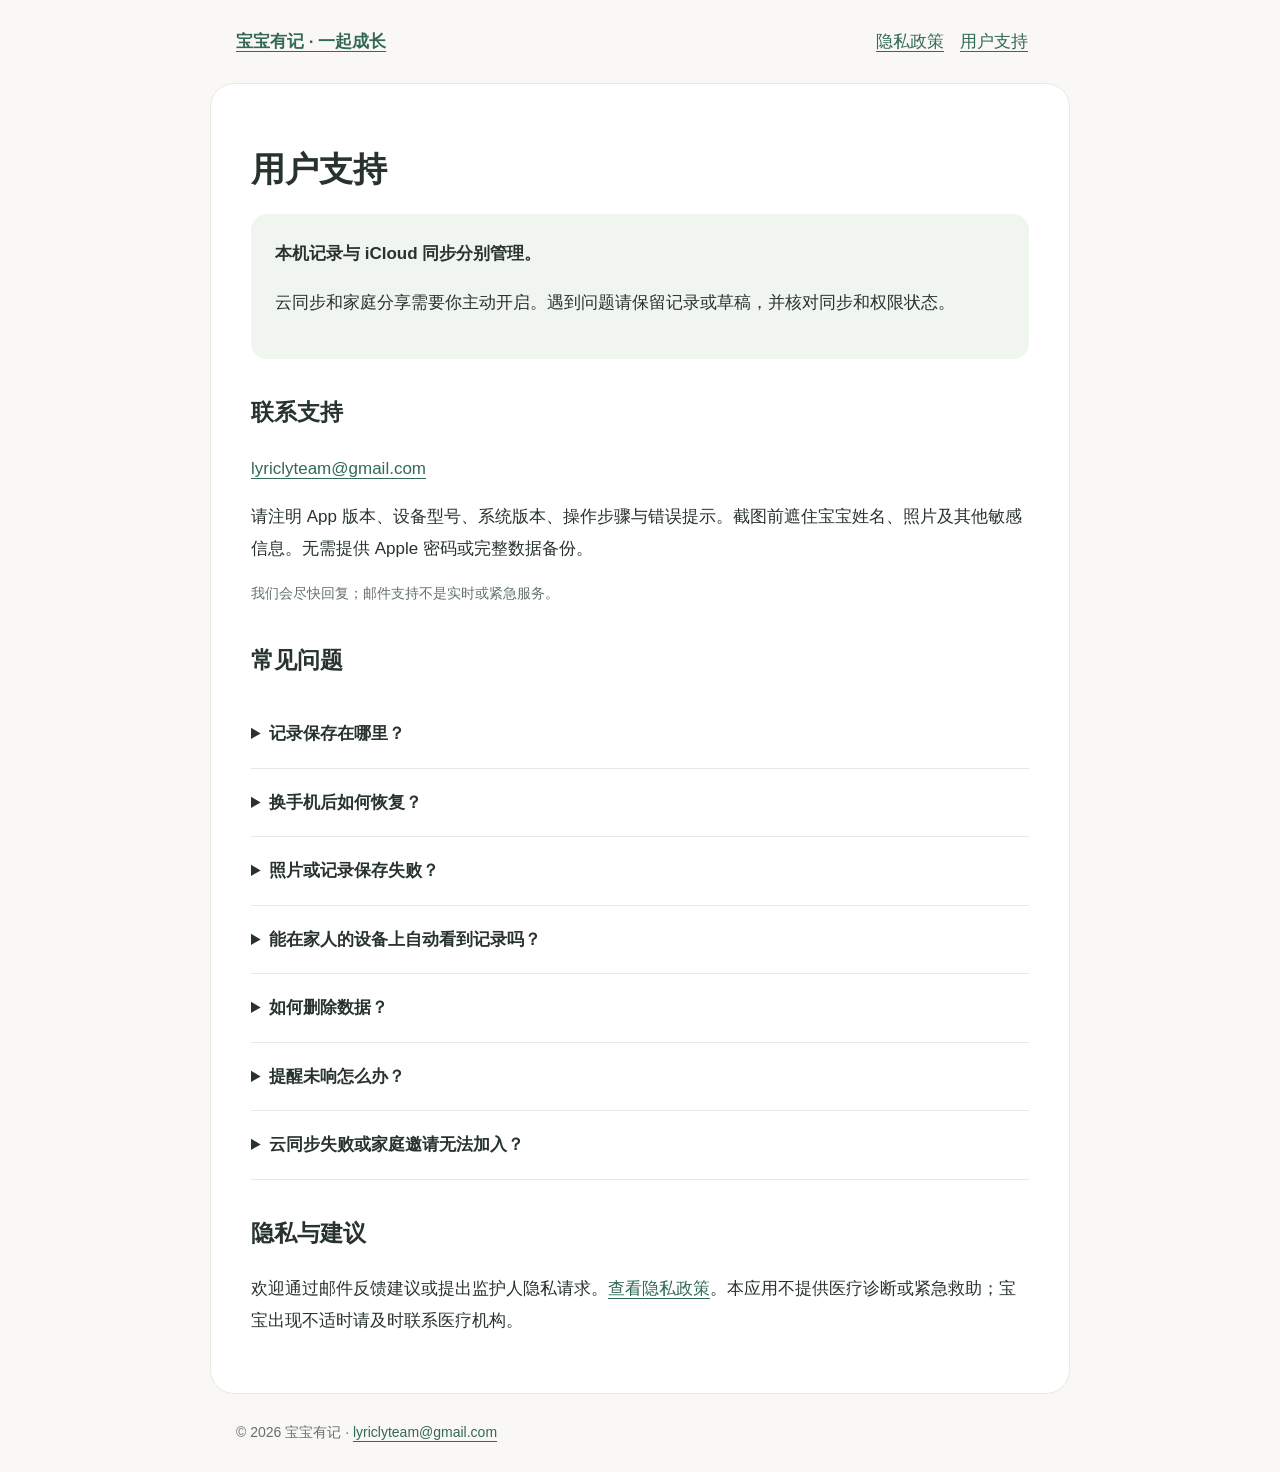
==== support.html @ e14fd303 "Publish privacy policy and support pages for cloud-enabled release" ====
<!doctype html><html lang="zh-CN"><head><meta charset="utf-8"><meta name="viewport" content="width=device-width,initial-scale=1"><meta name="description" content="宝宝有记·一起成长的隐私与用户支持信息"><title>用户支持 · 宝宝有记</title><link rel="stylesheet" href="style.css"></head><body><header><a href="index.html"><strong>宝宝有记 · 一起成长</strong></a><nav aria-label="网站导航"><a href="privacy.html">隐私政策</a><a href="support.html">用户支持</a></nav></header><main><h1>用户支持</h1><div class="card"><strong>本机记录与 iCloud 同步分别管理。</strong><p>云同步和家庭分享需要你主动开启。遇到问题请保留记录或草稿，并核对同步和权限状态。</p></div><h2>联系支持</h2><p><a href="mailto:lyriclyteam@gmail.com?subject=宝宝有记使用问题">lyriclyteam@gmail.com</a></p><p>请注明 App 版本、设备型号、系统版本、操作步骤与错误提示。截图前遮住宝宝姓名、照片及其他敏感信息。无需提供 Apple 密码或完整数据备份。</p><p class="meta">我们会尽快回复；邮件支持不是实时或紧急服务。</p><h2>常见问题</h2><details><summary>记录保存在哪里？</summary><p>默认使用本机空间。主动选择 iCloud 账号空间后，该空间的新记录会进入 Apple CloudKit 同步队列；原本机记录、照片与草稿不会自动迁入。可在“我的 → 数据保存”及 iCloud 同步页面查看当前空间和状态。</p></details><details><summary>换手机后如何恢复？</summary><p>本机空间可在旧设备主动保存备份，再按新设备恢复说明导入，留意空库、文件大小与覆盖限制。已启用 iCloud 的账号空间，应使用同一 Apple 账户并核对同步结果；仅登录 iCloud 不会自动迁入旧设备的本机记录。同步会传播删除，不等于历史备份。没有已完成的同步或可用备份时，重新安装不能保证找回记录。</p></details><details><summary>照片或记录保存失败？</summary><p>查看错误提示、设备可用空间及照片限额，确认图片可在系统照片 App 打开。保留内容或草稿，不要为排查问题反复卸载应用。</p></details><details><summary>能在家人的设备上自动看到记录吗？</summary><p>需要你主动创建家庭分享或接受邀请，并确认分享范围与权限。照护共享与相册分享分别管理；私人日记不会因加入照护家庭自动公开。发送邀请不代表已加入，排队也不代表同步完成。请核对页面状态；也可选择导出并自行分享文件。</p></details><details><summary>如何删除数据？</summary><p>普通删除可能进入最近删除，永久清除需另行确认。本机数据清除不删除系统相册原图、设备备份或导出副本，需分别管理。永久删除不可撤销。开启云同步时需核对删除已同步；本机清理、停止同步不等于删除云端记录或快照。移除成员需等待 Apple 确认，已另存的副本无法远程撤回。</p></details><details><summary>提醒未响怎么办？</summary><p>检查系统通知权限、专注模式、提醒开关和设备时间；返回应用核对记录。提醒和统计不替代照护或医疗判断。</p></details><details><summary>云同步失败或家庭邀请无法加入？</summary><p>确认 iCloud 登录、网络、可用云空间及邀请所用账户；查看同步页面的错误并按提示重试。保留本机数据，不要为排查而删除记录或反复卸载。无法解决时提供脱敏错误提示、版本及操作步骤，勿发送邀请链接或完整备份。</p></details><h2>隐私与建议</h2><p>欢迎通过邮件反馈建议或提出监护人隐私请求。<a href="privacy.html">查看隐私政策</a>。本应用不提供医疗诊断或紧急救助；宝宝出现不适时请及时联系医疗机构。</p></main><footer>© 2026 宝宝有记 · <a href="mailto:lyriclyteam@gmail.com">lyriclyteam@gmail.com</a></footer></body></html>
---- style.css ----
*{box-sizing:border-box}body{margin:0;background:#faf8f4;color:#27332c;font:17px/1.85 -apple-system,BlinkMacSystemFont,sans-serif}header,main,footer{max-width:860px;margin:auto;padding:26px}header{display:flex;justify-content:space-between;gap:20px;flex-wrap:wrap}a{color:#326a54;text-underline-offset:4px}nav a{margin-right:16px}main{background:white;border:1px solid #e7e9e2;border-radius:24px;padding:40px}h1{font-size:34px;line-height:1.3}h2{font-size:23px;margin-top:32px}footer,.meta{font-size:14px;color:#64716b}.card{background:#f0f5ef;border-radius:16px;padding:24px}details{border-bottom:1px solid #e7e9e2;padding:18px 0}summary{font-weight:600;cursor:pointer}a:focus-visible,summary:focus-visible{outline:3px solid #326a54;outline-offset:4px}@media(max-width:600px){main{margin:0 12px;padding:24px 20px}h1{font-size:28px}}
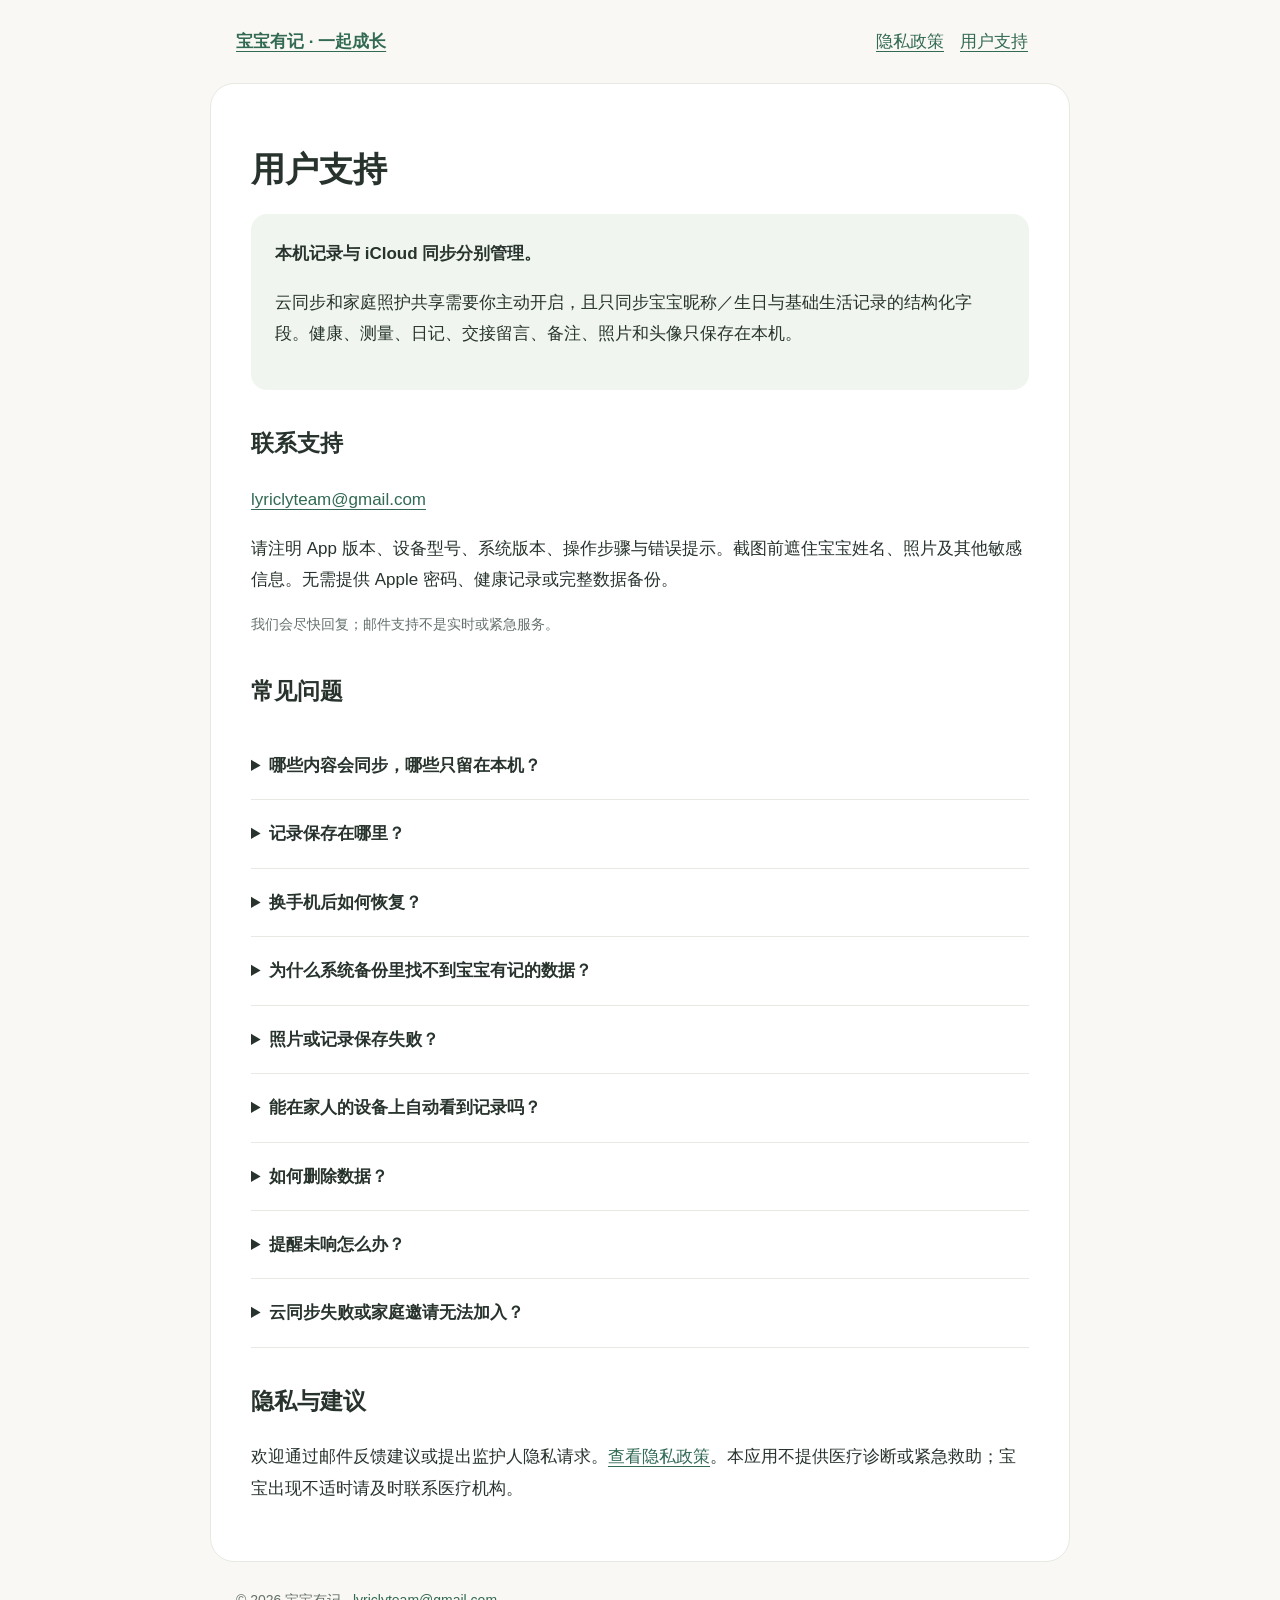
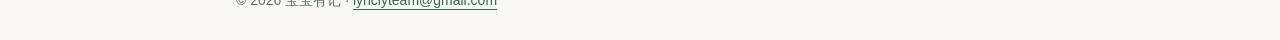
==== commit a314ffff: "更新服务隐私" ====
--- a/support.html
+++ b/support.html
@@ -1 +1 @@
-<!doctype html><html lang="zh-CN"><head><meta charset="utf-8"><meta name="viewport" content="width=device-width,initial-scale=1"><meta name="description" content="宝宝有记·一起成长的隐私与用户支持信息"><title>用户支持 · 宝宝有记</title><link rel="stylesheet" href="style.css"></head><body><header><a href="index.html"><strong>宝宝有记 · 一起成长</strong></a><nav aria-label="网站导航"><a href="privacy.html">隐私政策</a><a href="support.html">用户支持</a></nav></header><main><h1>用户支持</h1><div class="card"><strong>本机记录与 iCloud 同步分别管理。</strong><p>云同步和家庭分享需要你主动开启。遇到问题请保留记录或草稿，并核对同步和权限状态。</p></div><h2>联系支持</h2><p><a href="mailto:lyriclyteam@gmail.com?subject=宝宝有记使用问题">lyriclyteam@gmail.com</a></p><p>请注明 App 版本、设备型号、系统版本、操作步骤与错误提示。截图前遮住宝宝姓名、照片及其他敏感信息。无需提供 Apple 密码或完整数据备份。</p><p class="meta">我们会尽快回复；邮件支持不是实时或紧急服务。</p><h2>常见问题</h2><details><summary>记录保存在哪里？</summary><p>默认使用本机空间。主动选择 iCloud 账号空间后，该空间的新记录会进入 Apple CloudKit 同步队列；原本机记录、照片与草稿不会自动迁入。可在“我的 → 数据保存”及 iCloud 同步页面查看当前空间和状态。</p></details><details><summary>换手机后如何恢复？</summary><p>本机空间可在旧设备主动保存备份，再按新设备恢复说明导入，留意空库、文件大小与覆盖限制。已启用 iCloud 的账号空间，应使用同一 Apple 账户并核对同步结果；仅登录 iCloud 不会自动迁入旧设备的本机记录。同步会传播删除，不等于历史备份。没有已完成的同步或可用备份时，重新安装不能保证找回记录。</p></details><details><summary>照片或记录保存失败？</summary><p>查看错误提示、设备可用空间及照片限额，确认图片可在系统照片 App 打开。保留内容或草稿，不要为排查问题反复卸载应用。</p></details><details><summary>能在家人的设备上自动看到记录吗？</summary><p>需要你主动创建家庭分享或接受邀请，并确认分享范围与权限。照护共享与相册分享分别管理；私人日记不会因加入照护家庭自动公开。发送邀请不代表已加入，排队也不代表同步完成。请核对页面状态；也可选择导出并自行分享文件。</p></details><details><summary>如何删除数据？</summary><p>普通删除可能进入最近删除，永久清除需另行确认。本机数据清除不删除系统相册原图、设备备份或导出副本，需分别管理。永久删除不可撤销。开启云同步时需核对删除已同步；本机清理、停止同步不等于删除云端记录或快照。移除成员需等待 Apple 确认，已另存的副本无法远程撤回。</p></details><details><summary>提醒未响怎么办？</summary><p>检查系统通知权限、专注模式、提醒开关和设备时间；返回应用核对记录。提醒和统计不替代照护或医疗判断。</p></details><details><summary>云同步失败或家庭邀请无法加入？</summary><p>确认 iCloud 登录、网络、可用云空间及邀请所用账户；查看同步页面的错误并按提示重试。保留本机数据，不要为排查而删除记录或反复卸载。无法解决时提供脱敏错误提示、版本及操作步骤，勿发送邀请链接或完整备份。</p></details><h2>隐私与建议</h2><p>欢迎通过邮件反馈建议或提出监护人隐私请求。<a href="privacy.html">查看隐私政策</a>。本应用不提供医疗诊断或紧急救助；宝宝出现不适时请及时联系医疗机构。</p></main><footer>© 2026 宝宝有记 · <a href="mailto:lyriclyteam@gmail.com">lyriclyteam@gmail.com</a></footer></body></html>+<!doctype html><html lang="zh-CN"><head><meta charset="utf-8"><meta name="viewport" content="width=device-width,initial-scale=1"><meta name="description" content="宝宝有记·一起成长的隐私与用户支持信息"><title>用户支持 · 宝宝有记</title><link rel="stylesheet" href="style.css"></head><body><header><a href="index.html"><strong>宝宝有记 · 一起成长</strong></a><nav aria-label="网站导航"><a href="privacy.html">隐私政策</a><a href="support.html">用户支持</a></nav></header><main><h1>用户支持</h1><div class="card"><strong>本机记录与 iCloud 同步分别管理。</strong><p>云同步和家庭照护共享需要你主动开启，且只同步宝宝昵称／生日与基础生活记录的结构化字段。健康、测量、日记、交接留言、备注、照片和头像只保存在本机。</p></div><h2>联系支持</h2><p><a href="mailto:lyriclyteam@gmail.com?subject=宝宝有记使用问题">lyriclyteam@gmail.com</a></p><p>请注明 App 版本、设备型号、系统版本、操作步骤与错误提示。截图前遮住宝宝姓名、照片及其他敏感信息。无需提供 Apple 密码、健康记录或完整数据备份。</p><p class="meta">我们会尽快回复；邮件支持不是实时或紧急服务。</p><h2>常见问题</h2><details><summary>哪些内容会同步，哪些只留在本机？</summary><p>主动选择 iCloud 账号空间后，只会同步宝宝昵称、生日、选填性别，喂养、睡眠、尿布、吸奶、辅食、洗澡、干爽检查等基础生活记录的结构化时间、数量、时长与固定睡眠状态，以及只含这些内容的限定内容快照。体温、不适、用药、营养品、疫苗、就医等健康事实，成长测量，日记正文、交接留言、照护备注，照片、缩略图、头像、照片额度记录和草稿都只保存在本机。首版不开放私人云照片和家庭云相册。</p></details><details><summary>记录保存在哪里？</summary><p>默认使用本机空间。主动选择 iCloud 账号空间并按提示重新打开应用后，允许范围内的新内容才会进入 Apple CloudKit 同步队列；原本机记录、照片与草稿不会自动迁入。可在“我的 → 数据保存”及 iCloud 同步页面查看当前空间、范围和状态。</p></details><details><summary>换手机后如何恢复？</summary><p>应用数据已排除在系统 iCloud 备份之外，卸载、换机或设备损坏后不能依赖系统备份找回。本机空间请在旧设备使用“我的 → 备份与恢复”主动保存完整备份文件，再按新设备恢复说明导入，留意空库、文件大小与覆盖限制。已启用 iCloud 的账号空间，应使用同一 Apple 账户并核对同步结果；同步只覆盖允许上云的结构化字段，不含健康、测量、日记、交接、照片或头像。没有已完成的同步或可用备份时，重新安装不能保证找回记录。</p></details><details><summary>为什么系统备份里找不到宝宝有记的数据？</summary><p>为避免宝宝档案、健康记录、日记、照片和草稿进入系统 iCloud 备份，应用已主动将相关数据位置排除在系统备份之外。这是首版的数据保存策略，不是故障。请使用“备份与恢复”自行保存文件并妥善保管；保存到 iCloud Drive 等位置的副本由相应系统服务管理，不等于应用开启自动同步。</p></details><details><summary>照片或记录保存失败？</summary><p>查看错误提示、设备可用空间及照片限额，确认图片可在系统照片 App 打开。照片、缩略图和头像只保存在本机，不会上传到 iCloud。保留内容或草稿，不要为排查问题反复卸载应用。</p></details><details><summary>能在家人的设备上自动看到记录吗？</summary><p>需要你主动创建家庭照护共享或接受邀请，并确认分享范围与权限。照护共享只包含允许上云的结构化生活记录和宝宝昵称／生日；健康、测量、日记、交接留言、备注、照片和头像不会共享。首版不提供家庭云相册。发送邀请不代表已加入，排队也不代表同步完成，请核对页面状态；也可选择导出并自行分享文件。</p></details><details><summary>如何删除数据？</summary><p>普通删除可能进入最近删除，永久清除需另行确认。本机数据清除不删除系统相册原图、设备备份或导出副本，需分别管理。永久删除不可撤销。健康、测量、日记、交接、备注、照片和头像只在本机删除，不会上传到 iCloud；基础生活记录开启同步时需核对删除已同步。本机清理、停止同步不等于删除云端记录或快照。删除云数据需在 iCloud 同步页面逐项确认；移除成员需等待 Apple 确认，已另存的副本无法远程撤回。</p></details><details><summary>提醒未响怎么办？</summary><p>检查系统通知权限、专注模式、提醒开关和设备时间；返回应用核对记录。提醒和统计不替代照护或医疗判断。</p></details><details><summary>云同步失败或家庭邀请无法加入？</summary><p>确认 iCloud 登录、网络、可用云空间及邀请所用账户；查看同步页面的错误并按提示重试。保留本机数据，不要为排查而删除记录或反复卸载。无法解决时提供脱敏错误提示、版本及操作步骤，勿发送邀请链接或完整备份。</p></details><h2>隐私与建议</h2><p>欢迎通过邮件反馈建议或提出监护人隐私请求。<a href="privacy.html">查看隐私政策</a>。本应用不提供医疗诊断或紧急救助；宝宝出现不适时请及时联系医疗机构。</p></main><footer>© 2026 宝宝有记 · <a href="mailto:lyriclyteam@gmail.com">lyriclyteam@gmail.com</a></footer></body></html>
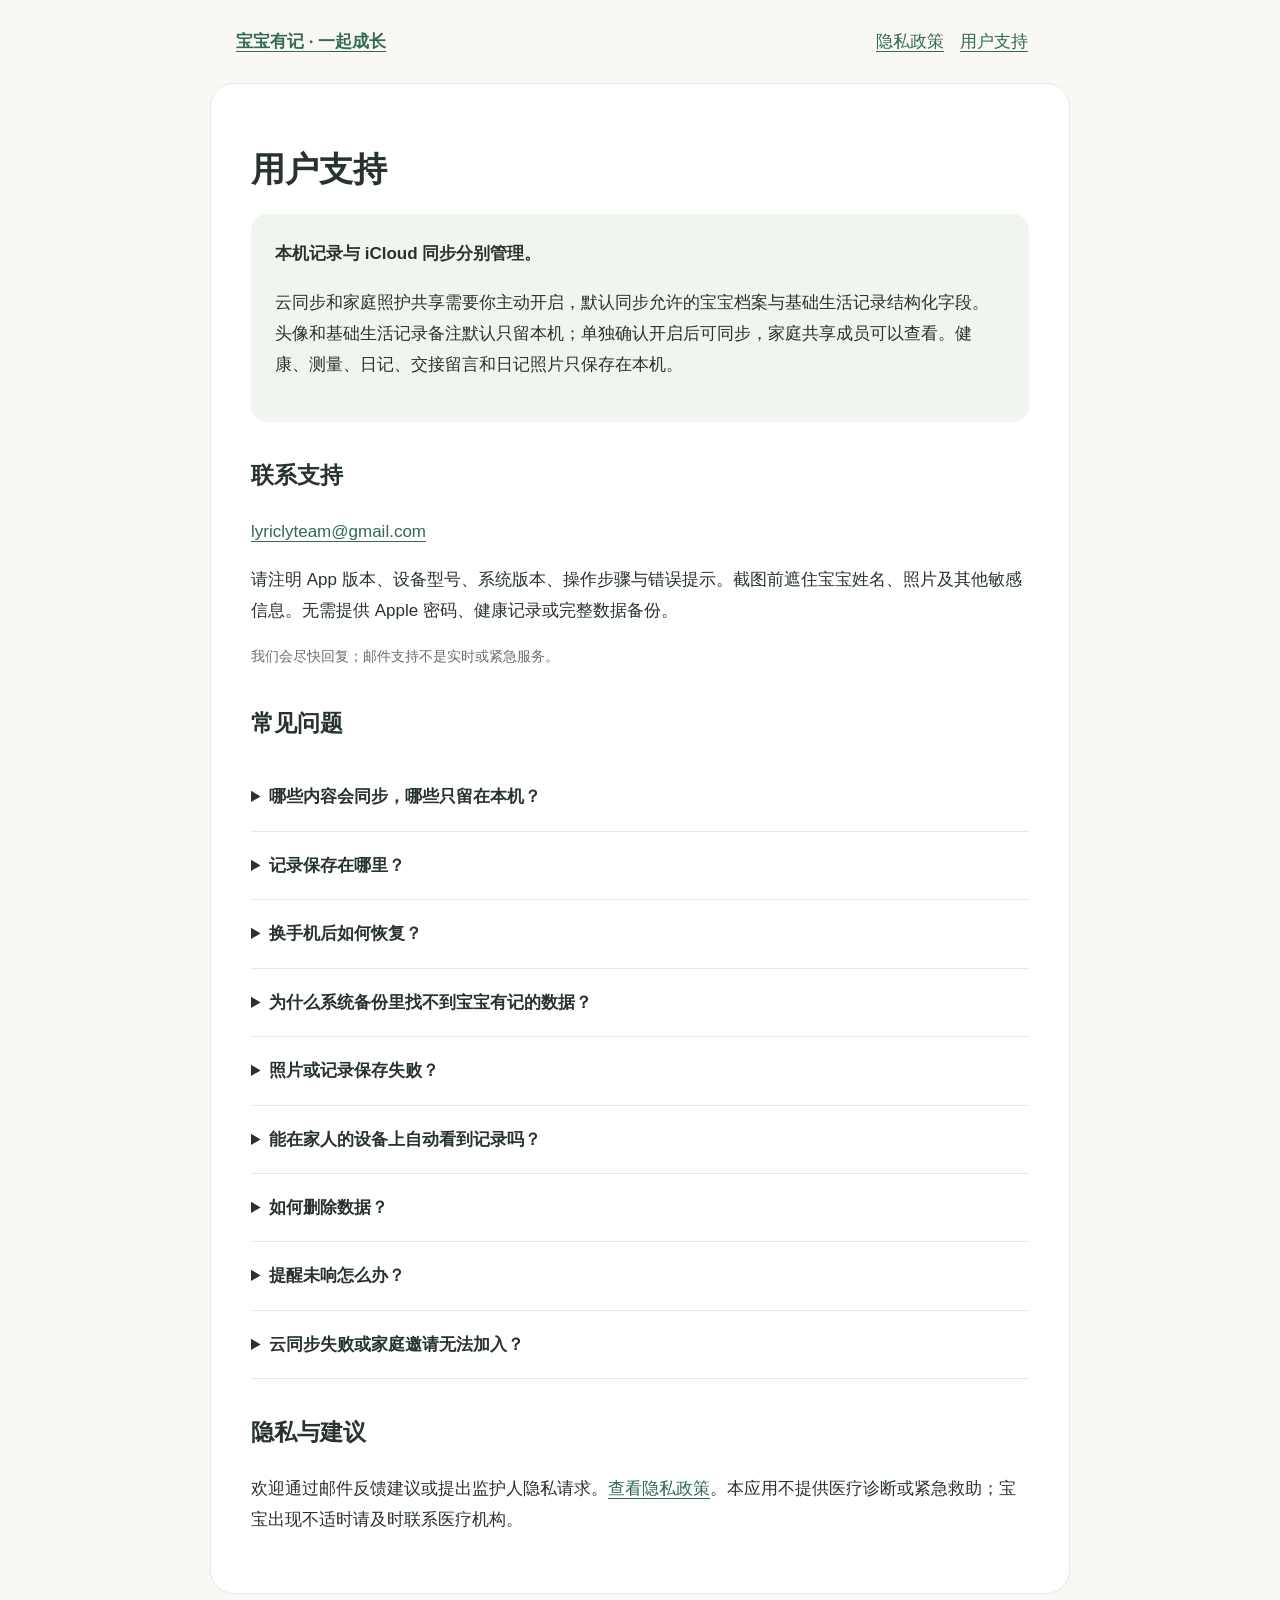
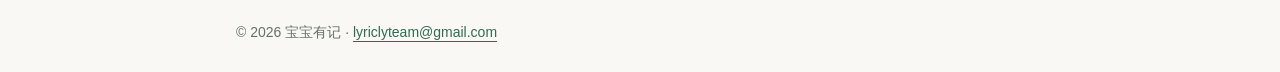
==== commit 80ec6b60: "更新支持内容" ====
--- a/support.html
+++ b/support.html
@@ -1 +1 @@
-<!doctype html><html lang="zh-CN"><head><meta charset="utf-8"><meta name="viewport" content="width=device-width,initial-scale=1"><meta name="description" content="宝宝有记·一起成长的隐私与用户支持信息"><title>用户支持 · 宝宝有记</title><link rel="stylesheet" href="style.css"></head><body><header><a href="index.html"><strong>宝宝有记 · 一起成长</strong></a><nav aria-label="网站导航"><a href="privacy.html">隐私政策</a><a href="support.html">用户支持</a></nav></header><main><h1>用户支持</h1><div class="card"><strong>本机记录与 iCloud 同步分别管理。</strong><p>云同步和家庭照护共享需要你主动开启，且只同步宝宝昵称／生日与基础生活记录的结构化字段。健康、测量、日记、交接留言、备注、照片和头像只保存在本机。</p></div><h2>联系支持</h2><p><a href="mailto:lyriclyteam@gmail.com?subject=宝宝有记使用问题">lyriclyteam@gmail.com</a></p><p>请注明 App 版本、设备型号、系统版本、操作步骤与错误提示。截图前遮住宝宝姓名、照片及其他敏感信息。无需提供 Apple 密码、健康记录或完整数据备份。</p><p class="meta">我们会尽快回复；邮件支持不是实时或紧急服务。</p><h2>常见问题</h2><details><summary>哪些内容会同步，哪些只留在本机？</summary><p>主动选择 iCloud 账号空间后，只会同步宝宝昵称、生日、选填性别，喂养、睡眠、尿布、吸奶、辅食、洗澡、干爽检查等基础生活记录的结构化时间、数量、时长与固定睡眠状态，以及只含这些内容的限定内容快照。体温、不适、用药、营养品、疫苗、就医等健康事实，成长测量，日记正文、交接留言、照护备注，照片、缩略图、头像、照片额度记录和草稿都只保存在本机。首版不开放私人云照片和家庭云相册。</p></details><details><summary>记录保存在哪里？</summary><p>默认使用本机空间。主动选择 iCloud 账号空间并按提示重新打开应用后，允许范围内的新内容才会进入 Apple CloudKit 同步队列；原本机记录、照片与草稿不会自动迁入。可在“我的 → 数据保存”及 iCloud 同步页面查看当前空间、范围和状态。</p></details><details><summary>换手机后如何恢复？</summary><p>应用数据已排除在系统 iCloud 备份之外，卸载、换机或设备损坏后不能依赖系统备份找回。本机空间请在旧设备使用“我的 → 备份与恢复”主动保存完整备份文件，再按新设备恢复说明导入，留意空库、文件大小与覆盖限制。已启用 iCloud 的账号空间，应使用同一 Apple 账户并核对同步结果；同步只覆盖允许上云的结构化字段，不含健康、测量、日记、交接、照片或头像。没有已完成的同步或可用备份时，重新安装不能保证找回记录。</p></details><details><summary>为什么系统备份里找不到宝宝有记的数据？</summary><p>为避免宝宝档案、健康记录、日记、照片和草稿进入系统 iCloud 备份，应用已主动将相关数据位置排除在系统备份之外。这是首版的数据保存策略，不是故障。请使用“备份与恢复”自行保存文件并妥善保管；保存到 iCloud Drive 等位置的副本由相应系统服务管理，不等于应用开启自动同步。</p></details><details><summary>照片或记录保存失败？</summary><p>查看错误提示、设备可用空间及照片限额，确认图片可在系统照片 App 打开。照片、缩略图和头像只保存在本机，不会上传到 iCloud。保留内容或草稿，不要为排查问题反复卸载应用。</p></details><details><summary>能在家人的设备上自动看到记录吗？</summary><p>需要你主动创建家庭照护共享或接受邀请，并确认分享范围与权限。照护共享只包含允许上云的结构化生活记录和宝宝昵称／生日；健康、测量、日记、交接留言、备注、照片和头像不会共享。首版不提供家庭云相册。发送邀请不代表已加入，排队也不代表同步完成，请核对页面状态；也可选择导出并自行分享文件。</p></details><details><summary>如何删除数据？</summary><p>普通删除可能进入最近删除，永久清除需另行确认。本机数据清除不删除系统相册原图、设备备份或导出副本，需分别管理。永久删除不可撤销。健康、测量、日记、交接、备注、照片和头像只在本机删除，不会上传到 iCloud；基础生活记录开启同步时需核对删除已同步。本机清理、停止同步不等于删除云端记录或快照。删除云数据需在 iCloud 同步页面逐项确认；移除成员需等待 Apple 确认，已另存的副本无法远程撤回。</p></details><details><summary>提醒未响怎么办？</summary><p>检查系统通知权限、专注模式、提醒开关和设备时间；返回应用核对记录。提醒和统计不替代照护或医疗判断。</p></details><details><summary>云同步失败或家庭邀请无法加入？</summary><p>确认 iCloud 登录、网络、可用云空间及邀请所用账户；查看同步页面的错误并按提示重试。保留本机数据，不要为排查而删除记录或反复卸载。无法解决时提供脱敏错误提示、版本及操作步骤，勿发送邀请链接或完整备份。</p></details><h2>隐私与建议</h2><p>欢迎通过邮件反馈建议或提出监护人隐私请求。<a href="privacy.html">查看隐私政策</a>。本应用不提供医疗诊断或紧急救助；宝宝出现不适时请及时联系医疗机构。</p></main><footer>© 2026 宝宝有记 · <a href="mailto:lyriclyteam@gmail.com">lyriclyteam@gmail.com</a></footer></body></html>
+<!doctype html><html lang="zh-CN"><head><meta charset="utf-8"><meta name="viewport" content="width=device-width,initial-scale=1"><meta name="description" content="宝宝有记·一起成长的隐私与用户支持信息"><title>用户支持 · 宝宝有记</title><link rel="stylesheet" href="style.css"></head><body><header><a href="index.html"><strong>宝宝有记 · 一起成长</strong></a><nav aria-label="网站导航"><a href="privacy.html">隐私政策</a><a href="support.html">用户支持</a></nav></header><main><h1>用户支持</h1><div class="card"><strong>本机记录与 iCloud 同步分别管理。</strong><p>云同步和家庭照护共享需要你主动开启，默认同步允许的宝宝档案与基础生活记录结构化字段。头像和基础生活记录备注默认只留本机；单独确认开启后可同步，家庭共享成员可以查看。健康、测量、日记、交接留言和日记照片只保存在本机。</p></div><h2>联系支持</h2><p><a href="mailto:lyriclyteam@gmail.com?subject=宝宝有记使用问题">lyriclyteam@gmail.com</a></p><p>请注明 App 版本、设备型号、系统版本、操作步骤与错误提示。截图前遮住宝宝姓名、照片及其他敏感信息。无需提供 Apple 密码、健康记录或完整数据备份。</p><p class="meta">我们会尽快回复；邮件支持不是实时或紧急服务。</p><h2>常见问题</h2><details><summary>哪些内容会同步，哪些只留在本机？</summary><p>主动选择 iCloud 账号空间后，只会同步宝宝昵称、生日、选填性别，喂养、睡眠、尿布、吸奶、辅食、洗澡、干爽检查等基础生活记录的结构化时间、数量、时长与固定睡眠状态，以及只含这些内容的限定内容快照。头像和基础生活记录备注默认只留本机，需在「iCloud 同步 → 头像与记录备注同步」单独确认后才会同步；备注可能包含健康信息，应用不做关键词过滤，家庭成员可查看。健康事实及其备注、成长测量、日记正文、交接留言、日记照片、缩略图、照片额度记录和草稿只保存在本机。首版不开放私人云照片和家庭云相册。</p></details><details><summary>记录保存在哪里？</summary><p>默认使用本机空间。主动选择 iCloud 账号空间并按提示重新打开应用后，允许范围内的新内容才会进入 Apple CloudKit 同步队列；原本机记录、照片与草稿不会自动迁入。可在“我的 → 数据保存”及 iCloud 同步页面查看当前空间、范围和状态。</p></details><details><summary>换手机后如何恢复？</summary><p>应用数据已排除在系统 iCloud 备份之外，卸载、换机或设备损坏后不能依赖系统备份找回。本机空间请在旧设备使用“我的 → 备份与恢复”主动保存完整备份文件，再按新设备恢复说明导入，留意空库、文件大小与覆盖限制。已启用 iCloud 的账号空间，应使用同一 Apple 账户并核对同步结果；同步覆盖允许上云的结构化字段，以及单独开启后的宝宝头像和基础生活记录备注；不含健康、测量、日记、交接或日记照片。限定内容快照不包含头像或备注。没有已完成的同步或可用备份时，重新安装不能保证找回记录。</p></details><details><summary>为什么系统备份里找不到宝宝有记的数据？</summary><p>为避免宝宝档案、健康记录、日记、照片和草稿进入系统 iCloud 备份，应用已主动将相关数据位置排除在系统备份之外。这是首版的数据保存策略，不是故障。请使用“备份与恢复”自行保存文件并妥善保管；保存到 iCloud Drive 等位置的副本由相应系统服务管理，不等于应用开启自动同步。</p></details><details><summary>照片或记录保存失败？</summary><p>查看错误提示、设备可用空间及照片限额，确认图片可在系统照片 App 打开。日记照片和缩略图只保存在本机；宝宝头像仅在单独开启头像与备注同步后才会上传。保留内容或草稿，不要为排查问题反复卸载应用。</p></details><details><summary>能在家人的设备上自动看到记录吗？</summary><p>需要你主动创建家庭照护共享或接受邀请，并确认分享范围与权限。照护共享包含允许上云的结构化生活记录和宝宝档案；单独开启同步后，共享成员也可查看头像和基础生活记录备注。健康、测量、日记、交接留言及日记照片不会共享。首版不提供家庭云相册。发送邀请不代表已加入，排队也不代表同步完成，请核对页面状态；也可选择导出并自行分享文件。</p></details><details><summary>如何删除数据？</summary><p>普通删除可能进入最近删除，永久清除需另行确认。本机数据清除不删除系统相册原图、设备备份或导出副本，需分别管理。永久删除不可撤销。健康、测量、日记、交接和日记照片只在本机删除，不会上传到 iCloud；单独开启同步后，头像和基础生活记录备注的修改或删除也可能同步。基础生活记录开启同步时需核对删除已同步。本机清理、停止同步不等于删除云端记录或快照。删除云数据需在 iCloud 同步页面逐项确认；移除成员需等待 Apple 确认，已另存的副本无法远程撤回。</p></details><details><summary>提醒未响怎么办？</summary><p>检查系统通知权限、专注模式、提醒开关和设备时间；返回应用核对记录。提醒和统计不替代照护或医疗判断。</p></details><details><summary>云同步失败或家庭邀请无法加入？</summary><p>确认 iCloud 登录、网络、可用云空间及邀请所用账户；查看同步页面的错误并按提示重试。保留本机数据，不要为排查而删除记录或反复卸载。无法解决时提供脱敏错误提示、版本及操作步骤，勿发送邀请链接或完整备份。</p></details><h2>隐私与建议</h2><p>欢迎通过邮件反馈建议或提出监护人隐私请求。<a href="privacy.html">查看隐私政策</a>。本应用不提供医疗诊断或紧急救助；宝宝出现不适时请及时联系医疗机构。</p></main><footer>© 2026 宝宝有记 · <a href="mailto:lyriclyteam@gmail.com">lyriclyteam@gmail.com</a></footer></body></html>
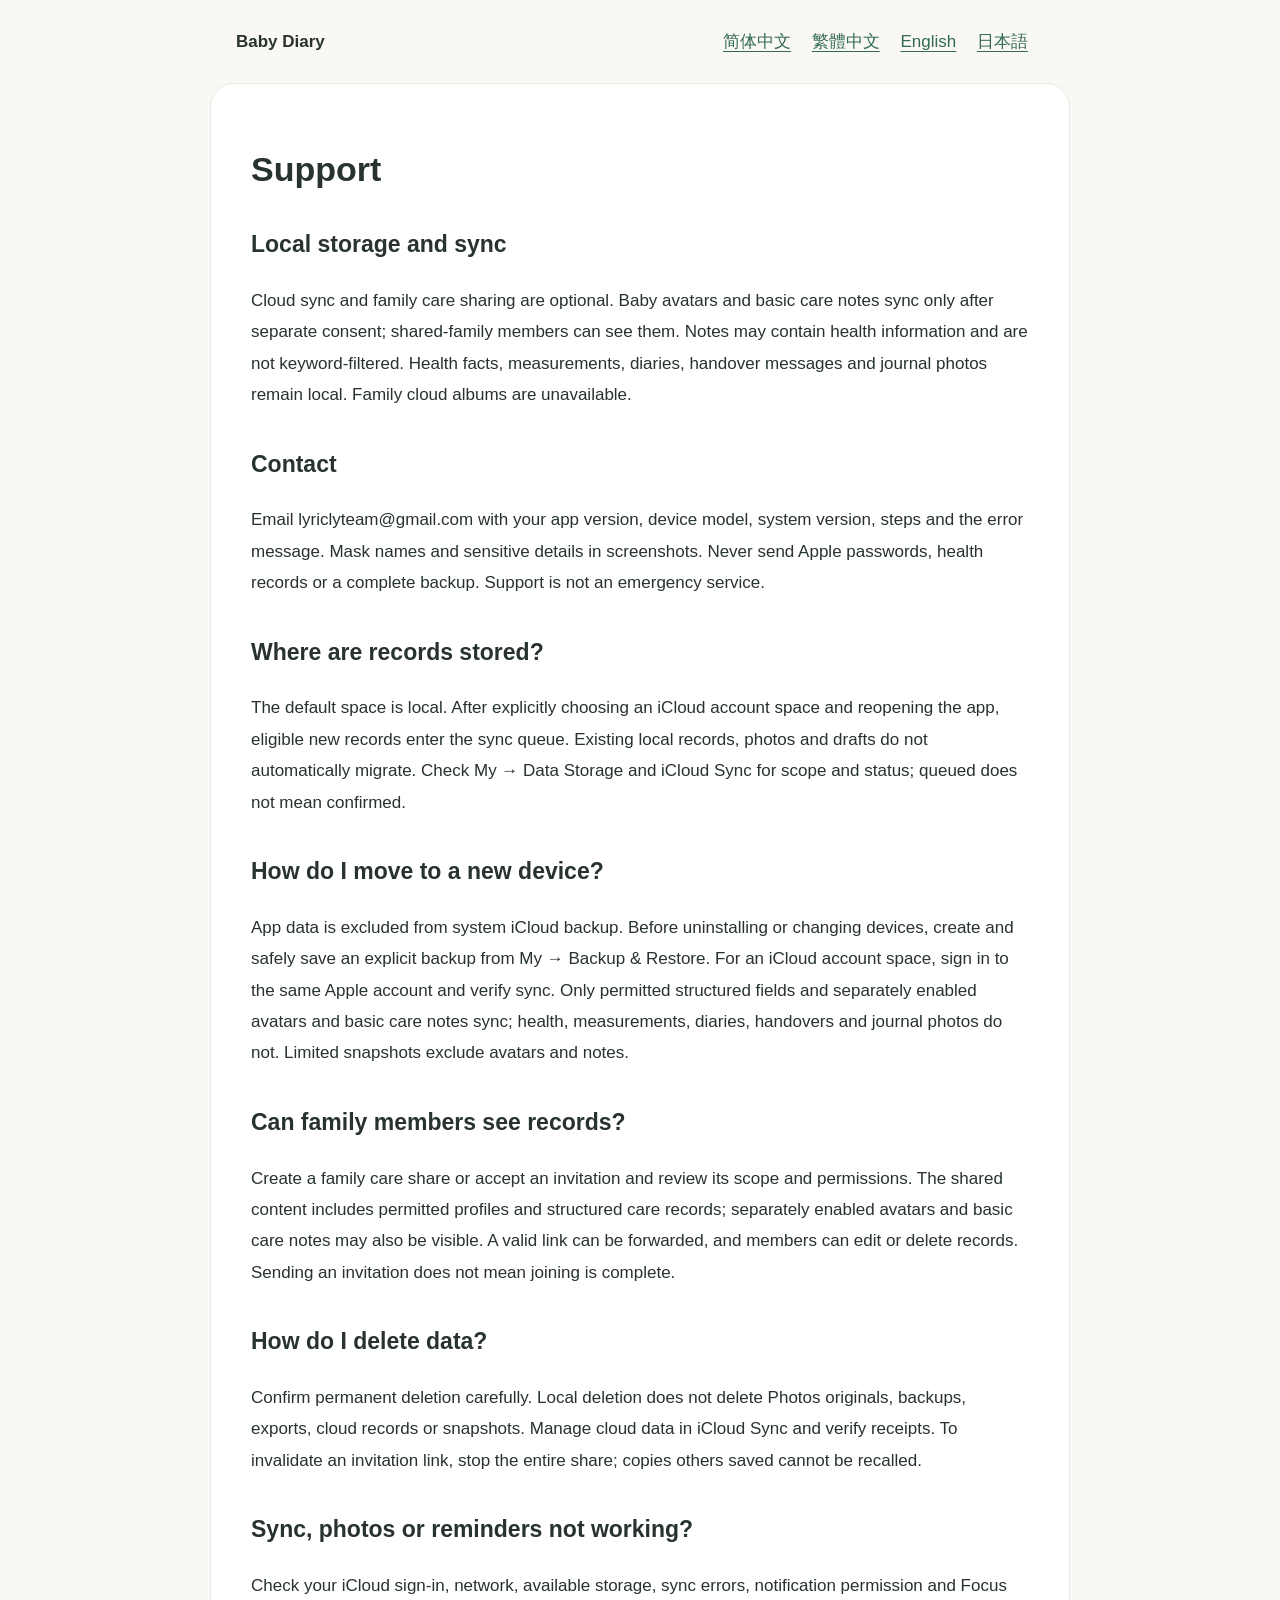
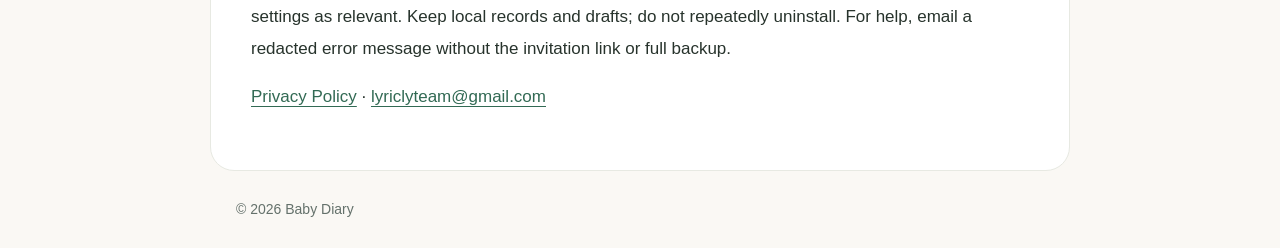
==== commit ef99d4a4: "补充多语言适配" ====
--- a/support.html
+++ b/support.html
@@ -1 +1 @@
-<!doctype html><html lang="zh-CN"><head><meta charset="utf-8"><meta name="viewport" content="width=device-width,initial-scale=1"><meta name="description" content="宝宝有记·一起成长的隐私与用户支持信息"><title>用户支持 · 宝宝有记</title><link rel="stylesheet" href="style.css"></head><body><header><a href="index.html"><strong>宝宝有记 · 一起成长</strong></a><nav aria-label="网站导航"><a href="privacy.html">隐私政策</a><a href="support.html">用户支持</a></nav></header><main><h1>用户支持</h1><div class="card"><strong>本机记录与 iCloud 同步分别管理。</strong><p>云同步和家庭照护共享需要你主动开启，默认同步允许的宝宝档案与基础生活记录结构化字段。头像和基础生活记录备注默认只留本机；单独确认开启后可同步，家庭共享成员可以查看。健康、测量、日记、交接留言和日记照片只保存在本机。</p></div><h2>联系支持</h2><p><a href="mailto:lyriclyteam@gmail.com?subject=宝宝有记使用问题">lyriclyteam@gmail.com</a></p><p>请注明 App 版本、设备型号、系统版本、操作步骤与错误提示。截图前遮住宝宝姓名、照片及其他敏感信息。无需提供 Apple 密码、健康记录或完整数据备份。</p><p class="meta">我们会尽快回复；邮件支持不是实时或紧急服务。</p><h2>常见问题</h2><details><summary>哪些内容会同步，哪些只留在本机？</summary><p>主动选择 iCloud 账号空间后，只会同步宝宝昵称、生日、选填性别，喂养、睡眠、尿布、吸奶、辅食、洗澡、干爽检查等基础生活记录的结构化时间、数量、时长与固定睡眠状态，以及只含这些内容的限定内容快照。头像和基础生活记录备注默认只留本机，需在「iCloud 同步 → 头像与记录备注同步」单独确认后才会同步；备注可能包含健康信息，应用不做关键词过滤，家庭成员可查看。健康事实及其备注、成长测量、日记正文、交接留言、日记照片、缩略图、照片额度记录和草稿只保存在本机。首版不开放私人云照片和家庭云相册。</p></details><details><summary>记录保存在哪里？</summary><p>默认使用本机空间。主动选择 iCloud 账号空间并按提示重新打开应用后，允许范围内的新内容才会进入 Apple CloudKit 同步队列；原本机记录、照片与草稿不会自动迁入。可在“我的 → 数据保存”及 iCloud 同步页面查看当前空间、范围和状态。</p></details><details><summary>换手机后如何恢复？</summary><p>应用数据已排除在系统 iCloud 备份之外，卸载、换机或设备损坏后不能依赖系统备份找回。本机空间请在旧设备使用“我的 → 备份与恢复”主动保存完整备份文件，再按新设备恢复说明导入，留意空库、文件大小与覆盖限制。已启用 iCloud 的账号空间，应使用同一 Apple 账户并核对同步结果；同步覆盖允许上云的结构化字段，以及单独开启后的宝宝头像和基础生活记录备注；不含健康、测量、日记、交接或日记照片。限定内容快照不包含头像或备注。没有已完成的同步或可用备份时，重新安装不能保证找回记录。</p></details><details><summary>为什么系统备份里找不到宝宝有记的数据？</summary><p>为避免宝宝档案、健康记录、日记、照片和草稿进入系统 iCloud 备份，应用已主动将相关数据位置排除在系统备份之外。这是首版的数据保存策略，不是故障。请使用“备份与恢复”自行保存文件并妥善保管；保存到 iCloud Drive 等位置的副本由相应系统服务管理，不等于应用开启自动同步。</p></details><details><summary>照片或记录保存失败？</summary><p>查看错误提示、设备可用空间及照片限额，确认图片可在系统照片 App 打开。日记照片和缩略图只保存在本机；宝宝头像仅在单独开启头像与备注同步后才会上传。保留内容或草稿，不要为排查问题反复卸载应用。</p></details><details><summary>能在家人的设备上自动看到记录吗？</summary><p>需要你主动创建家庭照护共享或接受邀请，并确认分享范围与权限。照护共享包含允许上云的结构化生活记录和宝宝档案；单独开启同步后，共享成员也可查看头像和基础生活记录备注。健康、测量、日记、交接留言及日记照片不会共享。首版不提供家庭云相册。发送邀请不代表已加入，排队也不代表同步完成，请核对页面状态；也可选择导出并自行分享文件。</p></details><details><summary>如何删除数据？</summary><p>普通删除可能进入最近删除，永久清除需另行确认。本机数据清除不删除系统相册原图、设备备份或导出副本，需分别管理。永久删除不可撤销。健康、测量、日记、交接和日记照片只在本机删除，不会上传到 iCloud；单独开启同步后，头像和基础生活记录备注的修改或删除也可能同步。基础生活记录开启同步时需核对删除已同步。本机清理、停止同步不等于删除云端记录或快照。删除云数据需在 iCloud 同步页面逐项确认；移除成员需等待 Apple 确认，已另存的副本无法远程撤回。</p></details><details><summary>提醒未响怎么办？</summary><p>检查系统通知权限、专注模式、提醒开关和设备时间；返回应用核对记录。提醒和统计不替代照护或医疗判断。</p></details><details><summary>云同步失败或家庭邀请无法加入？</summary><p>确认 iCloud 登录、网络、可用云空间及邀请所用账户；查看同步页面的错误并按提示重试。保留本机数据，不要为排查而删除记录或反复卸载。无法解决时提供脱敏错误提示、版本及操作步骤，勿发送邀请链接或完整备份。</p></details><h2>隐私与建议</h2><p>欢迎通过邮件反馈建议或提出监护人隐私请求。<a href="privacy.html">查看隐私政策</a>。本应用不提供医疗诊断或紧急救助；宝宝出现不适时请及时联系医疗机构。</p></main><footer>© 2026 宝宝有记 · <a href="mailto:lyriclyteam@gmail.com">lyriclyteam@gmail.com</a></footer></body></html>
+<!doctype html><html lang="zh-CN"><head><meta charset="utf-8"><meta name="viewport" content="width=device-width,initial-scale=1"><meta name="description" content="宝宝有记·一起成长的隐私与用户支持信息"><title>用户支持 · 宝宝有记</title><link rel="stylesheet" href="style.css"><script src="language.js"></script></head><body><header><a href="index.html"><strong>宝宝有记 · 一起成长</strong></a><nav aria-label="网站导航"><a href="privacy.html">隐私政策</a><a href="support.html">用户支持</a></nav><nav aria-label="选择语言"><a href="support.html?lang=zh-Hans">简体中文</a><a href="zh-Hant/support.html">繁體中文</a><a href="en/support.html">English</a><a href="ja/support.html">日本語</a></nav></header><main><h1>用户支持</h1><div class="card"><strong>本机记录与 iCloud 同步分别管理。</strong><p>云同步和家庭照护共享需要你主动开启，默认同步允许的宝宝档案与基础生活记录结构化字段。头像和基础生活记录备注默认只留本机；单独确认开启后可同步，家庭共享成员可以查看。健康、测量、日记、交接留言和日记照片只保存在本机。</p></div><h2>联系支持</h2><p><a href="mailto:lyriclyteam@gmail.com?subject=宝宝有记使用问题">lyriclyteam@gmail.com</a></p><p>请注明 App 版本、设备型号、系统版本、操作步骤与错误提示。截图前遮住宝宝姓名、照片及其他敏感信息。无需提供 Apple 密码、健康记录或完整数据备份。</p><p class="meta">我们会尽快回复；邮件支持不是实时或紧急服务。</p><h2>常见问题</h2><details><summary>哪些内容会同步，哪些只留在本机？</summary><p>主动选择 iCloud 账号空间后，只会同步宝宝昵称、生日、选填性别，喂养、睡眠、尿布、吸奶、辅食、洗澡、干爽检查等基础生活记录的结构化时间、数量、时长与固定睡眠状态，以及只含这些内容的限定内容快照。头像和基础生活记录备注默认只留本机，需在「iCloud 同步 → 头像与记录备注同步」单独确认后才会同步；备注可能包含健康信息，应用不做关键词过滤，家庭成员可查看。健康事实及其备注、成长测量、日记正文、交接留言、日记照片、缩略图、照片额度记录和草稿只保存在本机。首版不开放私人云照片和家庭云相册。</p></details><details><summary>记录保存在哪里？</summary><p>默认使用本机空间。主动选择 iCloud 账号空间并按提示重新打开应用后，允许范围内的新内容才会进入 Apple CloudKit 同步队列；原本机记录、照片与草稿不会自动迁入。可在“我的 → 数据保存”及 iCloud 同步页面查看当前空间、范围和状态。</p></details><details><summary>换手机后如何恢复？</summary><p>应用数据已排除在系统 iCloud 备份之外，卸载、换机或设备损坏后不能依赖系统备份找回。本机空间请在旧设备使用“我的 → 备份与恢复”主动保存完整备份文件，再按新设备恢复说明导入，留意空库、文件大小与覆盖限制。已启用 iCloud 的账号空间，应使用同一 Apple 账户并核对同步结果；同步覆盖允许上云的结构化字段，以及单独开启后的宝宝头像和基础生活记录备注；不含健康、测量、日记、交接或日记照片。限定内容快照不包含头像或备注。没有已完成的同步或可用备份时，重新安装不能保证找回记录。</p></details><details><summary>为什么系统备份里找不到宝宝有记的数据？</summary><p>为避免宝宝档案、健康记录、日记、照片和草稿进入系统 iCloud 备份，应用已主动将相关数据位置排除在系统备份之外。这是首版的数据保存策略，不是故障。请使用“备份与恢复”自行保存文件并妥善保管；保存到 iCloud Drive 等位置的副本由相应系统服务管理，不等于应用开启自动同步。</p></details><details><summary>照片或记录保存失败？</summary><p>查看错误提示、设备可用空间及照片限额，确认图片可在系统照片 App 打开。日记照片和缩略图只保存在本机；宝宝头像仅在单独开启头像与备注同步后才会上传。保留内容或草稿，不要为排查问题反复卸载应用。</p></details><details><summary>能在家人的设备上自动看到记录吗？</summary><p>需要你主动创建家庭照护共享或接受邀请，并确认分享范围与权限。照护共享包含允许上云的结构化生活记录和宝宝档案；单独开启同步后，共享成员也可查看头像和基础生活记录备注。健康、测量、日记、交接留言及日记照片不会共享。首版不提供家庭云相册。发送邀请不代表已加入，排队也不代表同步完成，请核对页面状态；也可选择导出并自行分享文件。</p></details><details><summary>如何删除数据？</summary><p>普通删除可能进入最近删除，永久清除需另行确认。本机数据清除不删除系统相册原图、设备备份或导出副本，需分别管理。永久删除不可撤销。健康、测量、日记、交接和日记照片只在本机删除，不会上传到 iCloud；单独开启同步后，头像和基础生活记录备注的修改或删除也可能同步。基础生活记录开启同步时需核对删除已同步。本机清理、停止同步不等于删除云端记录或快照。删除云数据需在 iCloud 同步页面逐项确认；移除成员需等待 Apple 确认，已另存的副本无法远程撤回。</p></details><details><summary>提醒未响怎么办？</summary><p>检查系统通知权限、专注模式、提醒开关和设备时间；返回应用核对记录。提醒和统计不替代照护或医疗判断。</p></details><details><summary>云同步失败或家庭邀请无法加入？</summary><p>确认 iCloud 登录、网络、可用云空间及邀请所用账户；查看同步页面的错误并按提示重试。保留本机数据，不要为排查而删除记录或反复卸载。无法解决时提供脱敏错误提示、版本及操作步骤，勿发送邀请链接或完整备份。</p></details><h2>隐私与建议</h2><p>欢迎通过邮件反馈建议或提出监护人隐私请求。<a href="privacy.html">查看隐私政策</a>。本应用不提供医疗诊断或紧急救助；宝宝出现不适时请及时联系医疗机构。</p></main><footer>© 2026 宝宝有记 · <a href="mailto:lyriclyteam@gmail.com">lyriclyteam@gmail.com</a></footer></body></html>
